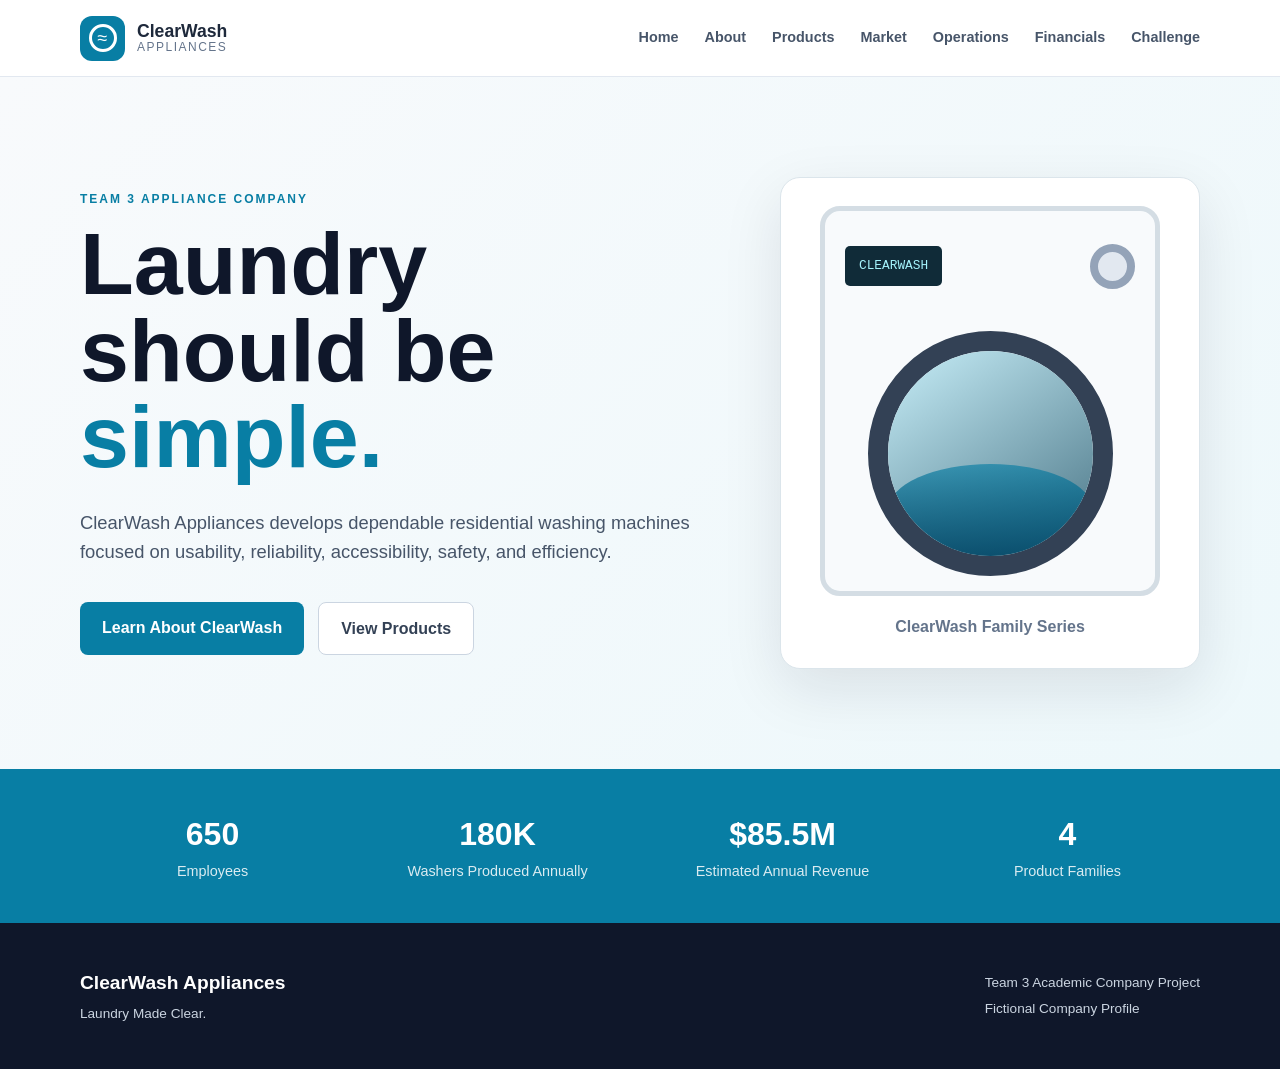
==== index.html @ 2646e3ee "template" ====
<!DOCTYPE html>
<html lang="en">

<head>
    <meta charset="UTF-8">
    <meta name="viewport" content="width=device-width, initial-scale=1.0">

    <title>ClearWash Appliances | Home</title>

    <link rel="stylesheet" href="./styles.css">
</head>

<body>

<header class="site-header">
    <div class="container nav-container">

        <a class="brand" href="index.html">

            <div class="logo">
                <div class="logo-door">
                    <div class="logo-water">≈</div>
                </div>
            </div>

            <div class="brand-text">
                <span class="brand-name">ClearWash</span>
                <span class="brand-subtitle">Appliances</span>
            </div>

        </a>

        <nav>
            <a href="index.html" class="active">Home</a>
            <a href="about.html">About</a>
            <a href="products.html">Products</a>
            <a href="market.html">Market</a>
            <a href="operations.html">Operations</a>
            <a href="financials.html">Financials</a>
            <a href="challenge.html">Challenge</a>
        </nav>

    </div>
</header>


<main>

    <section class="hero">

        <div class="container hero-grid">

            <div class="hero-content">

                <p class="eyebrow">
                    TEAM 3 APPLIANCE COMPANY
                </p>

                <h1>
                    Laundry should be
                    <span>simple.</span>
                </h1>

                <p class="hero-description">
                    ClearWash Appliances develops dependable residential
                    washing machines focused on usability, reliability,
                    accessibility, safety, and efficiency.
                </p>

                <div class="hero-buttons">

                    <a class="button primary-button"
                       href="about.html">
                        Learn About ClearWash
                    </a>

                    <a class="button secondary-button"
                       href="products.html">
                        View Products
                    </a>

                </div>

            </div>


            <div class="washer-card">

                <div class="washer">

                    <div class="washer-controls">

                        <div class="washer-screen">
                            CLEARWASH
                        </div>

                        <div class="washer-knob"></div>

                    </div>

                    <div class="washer-door">
                        <div class="washer-glass">
                            <div class="water-wave"></div>
                        </div>
                    </div>

                </div>

                <p>ClearWash Family Series</p>

            </div>

        </div>

    </section>


    <section class="stats">

        <div class="container stats-grid">

            <div class="stat">
                <h2>650</h2>
                <p>Employees</p>
            </div>

            <div class="stat">
                <h2>180K</h2>
                <p>Washers Produced Annually</p>
            </div>

            <div class="stat">
                <h2>$85.5M</h2>
                <p>Estimated Annual Revenue</p>
            </div>

            <div class="stat">
                <h2>4</h2>
                <p>Product Families</p>
            </div>

        </div>

    </section>

</main>


<footer>

    <div class="container footer-content">

        <div>
            <strong>ClearWash Appliances</strong>
            <p>Laundry Made Clear.</p>
        </div>

        <div>
            <p>Team 3 Academic Company Project</p>
            <p>Fictional Company Profile</p>
        </div>

    </div>

</footer>

</body>
</html>
---- styles.css ----
/* =========================
   GLOBAL
========================= */

* {
    box-sizing: border-box;
    margin: 0;
    padding: 0;
}

html {
    scroll-behavior: smooth;
}

body {
    font-family:
        Inter,
        Arial,
        Helvetica,
        sans-serif;

    background: #ffffff;
    color: #1e293b;
    line-height: 1.6;
}

.container {
    width: min(1120px, 90%);
    margin: auto;
}

a {
    color: inherit;
    text-decoration: none;
}



/* =========================
   HEADER
========================= */

.site-header {
    position: sticky;
    top: 0;
    z-index: 1000;

    background: rgba(255, 255, 255, 0.96);

    border-bottom: 1px solid #e2e8f0;
}

.nav-container {
    min-height: 76px;

    display: flex;
    align-items: center;
    justify-content: space-between;
}

.brand {
    display: flex;
    align-items: center;
    gap: 12px;
}

.logo {
    width: 45px;
    height: 45px;

    border-radius: 12px;

    background: #087ea4;

    display: flex;
    justify-content: center;
    align-items: center;
}

.logo-door {
    width: 28px;
    height: 28px;

    border: 3px solid white;
    border-radius: 50%;

    display: flex;
    justify-content: center;
    align-items: center;
}

.logo-water {
    color: white;
    font-size: 18px;
    line-height: 1;
}

.brand-text {
    display: flex;
    flex-direction: column;

    line-height: 1.05;
}

.brand-name {
    font-size: 1.1rem;
    font-weight: 800;
}

.brand-subtitle {
    font-size: 0.75rem;
    color: #64748b;
    letter-spacing: 1.5px;
    text-transform: uppercase;
}

nav {
    display: flex;
    gap: 26px;
}

nav a {
    font-size: 0.9rem;
    font-weight: 600;

    color: #475569;

    transition: 0.2s ease;
}

nav a:hover {
    color: #087ea4;
}



/* =========================
   HERO
========================= */

.hero {
    padding: 100px 0;

    background:
        linear-gradient(
            135deg,
            #f8fafc 0%,
            #edf8fb 100%
        );
}

.hero-grid {
    display: grid;

    grid-template-columns: 1.2fr 0.8fr;

    align-items: center;

    gap: 70px;
}

.eyebrow {
    margin-bottom: 12px;

    color: #087ea4;

    font-weight: 800;
    font-size: 0.75rem;

    letter-spacing: 2px;
}

.hero h1 {
    font-size: clamp(3rem, 7vw, 5.5rem);
    line-height: 0.98;

    color: #0f172a;

    max-width: 700px;
}

.hero h1 span {
    color: #087ea4;
}

.hero-description {
    margin-top: 28px;

    max-width: 650px;

    font-size: 1.15rem;
    color: #475569;
}

.hero-buttons {
    margin-top: 35px;

    display: flex;
    gap: 14px;
    flex-wrap: wrap;
}

.button {
    padding: 13px 22px;

    border-radius: 8px;

    font-weight: 700;

    display: inline-block;
}

.primary-button {
    background: #087ea4;
    color: white;
}

.primary-button:hover {
    background: #066888;
}

.secondary-button {
    border: 1px solid #cbd5e1;
    background: white;

    color: #334155;
}

.secondary-button:hover {
    border-color: #087ea4;
}



/* =========================
   WASHER ART
========================= */

.washer-card {
    text-align: center;

    padding: 28px;

    background: white;

    border: 1px solid #dbe5eb;
    border-radius: 20px;

    box-shadow: 0 20px 60px rgba(15, 23, 42, 0.1);
}

.washer {
    max-width: 340px;
    height: 390px;

    margin: auto;

    background: #f8fafc;

    border: 5px solid #d4dde4;
    border-radius: 20px;

    padding: 20px;
}

.washer-controls {
    height: 70px;

    display: flex;
    align-items: center;
    justify-content: space-between;
}

.washer-screen {
    padding: 10px 14px;

    background: #102b38;
    color: #a5f3fc;

    border-radius: 5px;

    font-family: monospace;
    font-size: 0.8rem;
}

.washer-knob {
    width: 45px;
    height: 45px;

    border-radius: 50%;

    border: 8px solid #94a3b8;

    background: #e2e8f0;
}

.washer-door {
    width: 245px;
    height: 245px;

    margin: 30px auto;

    border-radius: 50%;

    border: 20px solid #334155;

    display: flex;
    align-items: center;
    justify-content: center;
}

.washer-glass {
    width: 100%;
    height: 100%;

    border-radius: 50%;

    background:
        linear-gradient(
            145deg,
            #c7eef8,
            #497485
        );

    display: flex;
    align-items: flex-end;

    overflow: hidden;
}

.water-wave {
    width: 100%;
    height: 45%;

    background:
        linear-gradient(
            180deg,
            rgba(8,126,164,0.65),
            rgba(2,73,105,0.9)
        );

    border-radius: 50% 50% 0 0;
}

.washer-card > p {
    margin-top: 18px;

    color: #64748b;

    font-weight: 600;
}



/* =========================
   STATS
========================= */

.stats {
    padding: 40px 0;

    background: #087ea4;

    color: white;
}

.stats-grid {
    display: grid;

    grid-template-columns: repeat(4, 1fr);

    text-align: center;

    gap: 20px;
}

.stat h2 {
    font-size: 2rem;
}

.stat p {
    opacity: 0.85;

    font-size: 0.9rem;
}



/* =========================
   GENERAL SECTIONS
========================= */

.section {
    padding: 95px 0;
}

.light-section {
    background: #f8fafc;
}

.dark-section {
    background: #111827;

    color: #e5e7eb;
}

.section-heading {
    margin-bottom: 45px;
}

.section-heading h2 {
    color: #0f172a;

    font-size: clamp(2rem, 4vw, 3.3rem);

    line-height: 1.1;
}

.dark-section .section-heading h2 {
    color: white;
}

.centered {
    max-width: 750px;

    margin-left: auto;
    margin-right: auto;

    text-align: center;
}

.centered p:last-child {
    margin-top: 15px;

    color: #64748b;
}

.section-intro {
    max-width: 780px;

    margin-bottom: 40px;

    color: #64748b;
}

.two-column {
    display: grid;

    grid-template-columns: 1fr 1fr;

    gap: 60px;
}

.two-column p {
    margin-bottom: 20px;
}



/* =========================
   ABOUT
========================= */

.highlight-card {
    padding: 36px;

    background: #f0f9fc;

    border-left: 5px solid #087ea4;

    border-radius: 8px;
}

.highlight-card h3 {
    margin-bottom: 10px;
}

.highlight-card h3:not(:first-child) {
    margin-top: 30px;
}

.tag-list {
    display: flex;
    flex-wrap: wrap;

    gap: 8px;
}

.tag-list span {
    padding: 7px 11px;

    background: white;

    border: 1px solid #d5e5ea;
    border-radius: 30px;

    font-size: 0.85rem;
}



/* =========================
   PRODUCTS
========================= */

.product-grid {
    display: grid;

    grid-template-columns: repeat(4, 1fr);

    gap: 20px;
}

.product-card {
    padding: 28px;

    background: white;

    border: 1px solid #e2e8f0;
    border-radius: 12px;

    transition: 0.2s ease;
}

.product-card:hover {
    transform: translateY(-5px);

    box-shadow: 0 15px 30px rgba(15, 23, 42, 0.08);
}

.product-icon {
    width: 48px;
    height: 48px;

    margin-bottom: 22px;

    border-radius: 10px;

    background: #e3f5fa;
    color: #087ea4;

    font-weight: 900;

    display: flex;
    align-items: center;
    justify-content: center;
}

.product-card h3 {
    margin-bottom: 12px;
}

.product-card p {
    color: #64748b;

    font-size: 0.93rem;
}

.product-level {
    display: inline-block;

    margin-top: 20px;

    font-size: 0.75rem;
    font-weight: 700;

    color: #087ea4;

    text-transform: uppercase;

    letter-spacing: 1px;
}



/* =========================
   FEATURES
========================= */

.feature-grid {
    display: grid;

    grid-template-columns: repeat(4, 1fr);

    gap: 25px;
}

.feature {
    border-top: 3px solid #087ea4;

    padding-top: 20px;
}

.feature h3 {
    margin-bottom: 10px;
}

.feature p {
    color: #64748b;

    font-size: 0.92rem;
}



/* =========================
   MARKET
========================= */

.light-eyebrow {
    color: #67e8f9;
}

.market-position {
    padding: 35px;

    background: #1f2937;

    border-radius: 12px;

    border: 1px solid #374151;
}

.small-label {
    color: #67e8f9;

    font-size: 0.7rem;

    font-weight: 800;

    letter-spacing: 2px;
}

.market-position h3 {
    margin: 10px 0 18px;

    font-size: 1.6rem;
}

.competitors {
    margin-top: 60px;
}

.competitors h3 {
    margin-bottom: 22px;
}

.competitor-grid {
    display: grid;

    grid-template-columns: repeat(4, 1fr);

    gap: 16px;
}

.competitor-grid div {
    padding: 22px;

    background: #1f2937;

    border-radius: 9px;
}

.competitor-grid strong {
    display: block;

    color: white;

    margin-bottom: 5px;
}

.competitor-grid span {
    color: #9ca3af;

    font-size: 0.85rem;
}



/* =========================
   ACCESSIBILITY
========================= */

.accessibility-grid {
    display: grid;

    grid-template-columns: repeat(4, 1fr);

    gap: 20px;
}

.accessibility-card {
    padding: 30px;

    border: 1px solid #e2e8f0;
    border-radius: 10px;
}

.accessibility-card .number {
    color: #087ea4;

    font-weight: 900;

    font-size: 0.8rem;
}

.accessibility-card h3 {
    margin: 10px 0;
}

.accessibility-card p {
    color: #64748b;

    font-size: 0.9rem;
}



/* =========================
   OPERATIONS
========================= */

.operations-list {
    border-top: 1px solid #cbd5e1;
}

.operation {
    display: grid;

    grid-template-columns: 70px 1fr;

    padding: 25px 0;

    border-bottom: 1px solid #cbd5e1;
}

.operation > span {
    color: #087ea4;

    font-weight: 900;
}

.operation p {
    margin-top: 6px;

    color: #64748b;
}



/* =========================
   FINANCIALS
========================= */

.financial-card {
    max-width: 800px;

    margin: auto;

    border: 1px solid #e2e8f0;
    border-radius: 12px;

    overflow: hidden;
}

.financial-row {
    display: flex;
    justify-content: space-between;

    padding: 20px 25px;

    border-bottom: 1px solid #e2e8f0;
}

.financial-row:last-child {
    border-bottom: none;
}

.financial-row:nth-child(even) {
    background: #f8fafc;
}

.disclaimer {
    max-width: 800px;

    margin: 18px auto 0;

    font-size: 0.8rem;

    color: #94a3b8;
}



/* =========================
   FACTS
========================= */

.fact-grid {
    display: grid;

    grid-template-columns: repeat(2, 1fr);

    gap: 18px;
}

.fact {
    padding: 30px;

    background: white;

    border: 1px solid #e2e8f0;
    border-radius: 10px;

    display: grid;

    grid-template-columns: 50px 1fr;

    gap: 12px;
}

.fact span {
    font-weight: 900;

    color: #087ea4;
}



/* =========================
   CHALLENGE
========================= */

.challenge-section {
    padding: 110px 0;

    background:
        linear-gradient(
            135deg,
            #0b3445,
            #087ea4
        );

    color: white;
}

.challenge-content {
    max-width: 900px;
}

.challenge-content h2 {
    font-size: clamp(2.5rem, 5vw, 4.5rem);

    line-height: 1.05;

    margin-bottom: 35px;
}

.challenge-content > p:not(.eyebrow) {
    margin-top: 20px;

    font-size: 1.05rem;

    max-width: 800px;

    opacity: 0.9;
}



/* =========================
   SOURCES
========================= */

.sources {
    background: white;
}

.sources ul {
    margin-top: 20px;
    margin-left: 24px;
}

.sources li {
    margin-bottom: 12px;
}



/* =========================
   FOOTER
========================= */

footer {
    padding: 45px 0;

    background: #0f172a;

    color: #cbd5e1;
}

.footer-content {
    display: flex;

    justify-content: space-between;

    gap: 30px;
}

footer strong {
    color: white;

    font-size: 1.2rem;
}

footer p {
    margin-top: 4px;

    font-size: 0.85rem;
}



/* =========================
   TABLET
========================= */

@media (max-width: 900px) {

    nav {
        display: none;
    }

    .hero-grid {
        grid-template-columns: 1fr;
    }

    .hero-content {
        text-align: center;
    }

    .hero-description {
        margin-left: auto;
        margin-right: auto;
    }

    .hero-buttons {
        justify-content: center;
    }

    .washer-card {
        max-width: 430px;
        margin: auto;
        width: 100%;
    }

    .stats-grid {
        grid-template-columns: repeat(2, 1fr);
    }

    .two-column {
        grid-template-columns: 1fr;
    }

    .product-grid,
    .feature-grid,
    .accessibility-grid,
    .competitor-grid {
        grid-template-columns: repeat(2, 1fr);
    }

}



/* =========================
   MOBILE
========================= */

@media (max-width: 600px) {

    .hero {
        padding: 70px 0;
    }

    .section {
        padding: 70px 0;
    }

    .stats-grid,
    .product-grid,
    .feature-grid,
    .accessibility-grid,
    .competitor-grid,
    .fact-grid {
        grid-template-columns: 1fr;
    }

    .washer {
        height: 350px;
    }

    .washer-door {
        width: 210px;
        height: 210px;
    }

    .financial-row {
        flex-direction: column;

        gap: 5px;
    }

    .footer-content {
        flex-direction: column;
    }

    /* =========================
   MULTI-PAGE WEBSITE
========================= */

nav a.active {
    color: #087ea4;
    font-weight: 800;
}

nav a.active::after {
    content: "";
    display: block;

    height: 2px;
    width: 100%;

    margin-top: 5px;

    background: #087ea4;
}

.page-header {
    padding: 90px 0 65px;

    background:
        linear-gradient(
            135deg,
            #f8fafc,
            #edf8fb
        );
}

.page-header h1 {
    font-size: clamp(2.7rem, 6vw, 4.5rem);

    line-height: 1.05;

    color: #0f172a;

    margin-bottom: 18px;
}

.page-header > .container > p:last-child {
    max-width: 700px;

    font-size: 1.05rem;

    color: #64748b;
}

}
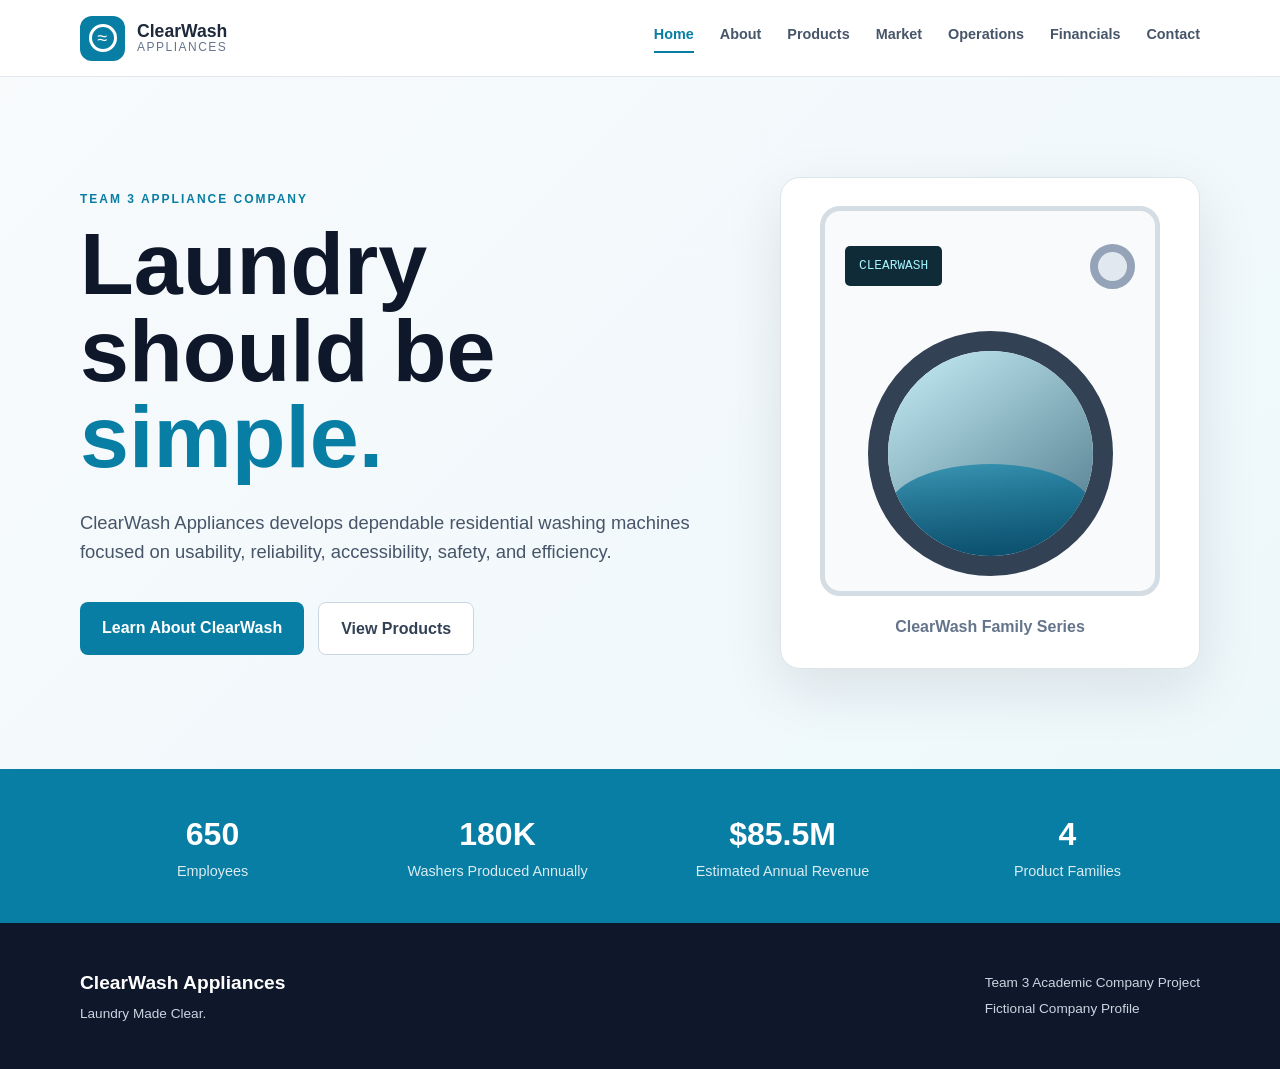
==== commit f1ebbd7f: "Contact" ====
--- a/index.html
+++ b/index.html
@@ -37,7 +37,7 @@
             <a href="market.html">Market</a>
             <a href="operations.html">Operations</a>
             <a href="financials.html">Financials</a>
-            <a href="challenge.html">Challenge</a>
+            <a href="contact.html">Contact</a>
         </nav>
 
     </div>
--- a/styles.css
+++ b/styles.css
@@ -1007,15 +1007,16 @@
 
     .financial-row {
         flex-direction: column;
-
         gap: 5px;
     }
 
     .footer-content {
         flex-direction: column;
     }
-
-    /* =========================
+}
+
+
+/* =========================
    MULTI-PAGE WEBSITE
 ========================= */
 
@@ -1065,4 +1066,137 @@
     color: #64748b;
 }
 
+
+/* =========================
+   CONTACT PAGE
+========================= */
+
+.contact-grid {
+    display: grid;
+
+    grid-template-columns: repeat(2, 1fr);
+
+    gap: 24px;
+
+    margin-top: 30px;
+}
+
+.contact-card {
+    background: #ffffff;
+
+    border: 1px solid #e2e8f0;
+    border-radius: 12px;
+
+    padding: 28px;
+
+    box-shadow: 0 8px 24px rgba(15, 23, 42, 0.06);
+}
+
+.contact-label {
+    display: block;
+
+    margin-bottom: 10px;
+
+    color: #087ea4;
+
+    font-size: 0.75rem;
+    font-weight: 800;
+
+    letter-spacing: 1.5px;
+}
+
+.contact-card h3 {
+    margin-bottom: 14px;
+
+    color: #0f172a;
+
+    font-size: 1.2rem;
+}
+
+.contact-card p {
+    margin-bottom: 8px;
+
+    color: #64748b;
+}
+
+
+/* =========================
+   CONTACT FORM
+========================= */
+
+.contact-form {
+    background: #ffffff;
+
+    padding: 32px;
+
+    border: 1px solid #e2e8f0;
+    border-radius: 12px;
+
+    box-shadow: 0 8px 24px rgba(15, 23, 42, 0.06);
+}
+
+.form-group {
+    margin-bottom: 20px;
+}
+
+.form-group label {
+    display: block;
+
+    margin-bottom: 7px;
+
+    font-weight: 700;
+
+    color: #334155;
+}
+
+.form-group input,
+.form-group select,
+.form-group textarea {
+    width: 100%;
+
+    padding: 12px 14px;
+
+    border: 1px solid #cbd5e1;
+    border-radius: 8px;
+
+    font-family: inherit;
+    font-size: 1rem;
+
+    color: #1e293b;
+
+    background: #ffffff;
+}
+
+.form-group textarea {
+    resize: vertical;
+}
+
+.form-group input:focus,
+.form-group select:focus,
+.form-group textarea:focus {
+    outline: none;
+
+    border-color: #087ea4;
+
+    box-shadow: 0 0 0 3px rgba(8, 126, 164, 0.12);
+}
+
+.form-note {
+    margin-top: 12px;
+
+    color: #94a3b8;
+
+    font-size: 0.8rem;
+}
+
+
+/* =========================
+   CONTACT RESPONSIVE
+========================= */
+
+@media (max-width: 800px) {
+
+    .contact-grid {
+        grid-template-columns: 1fr;
+    }
 }
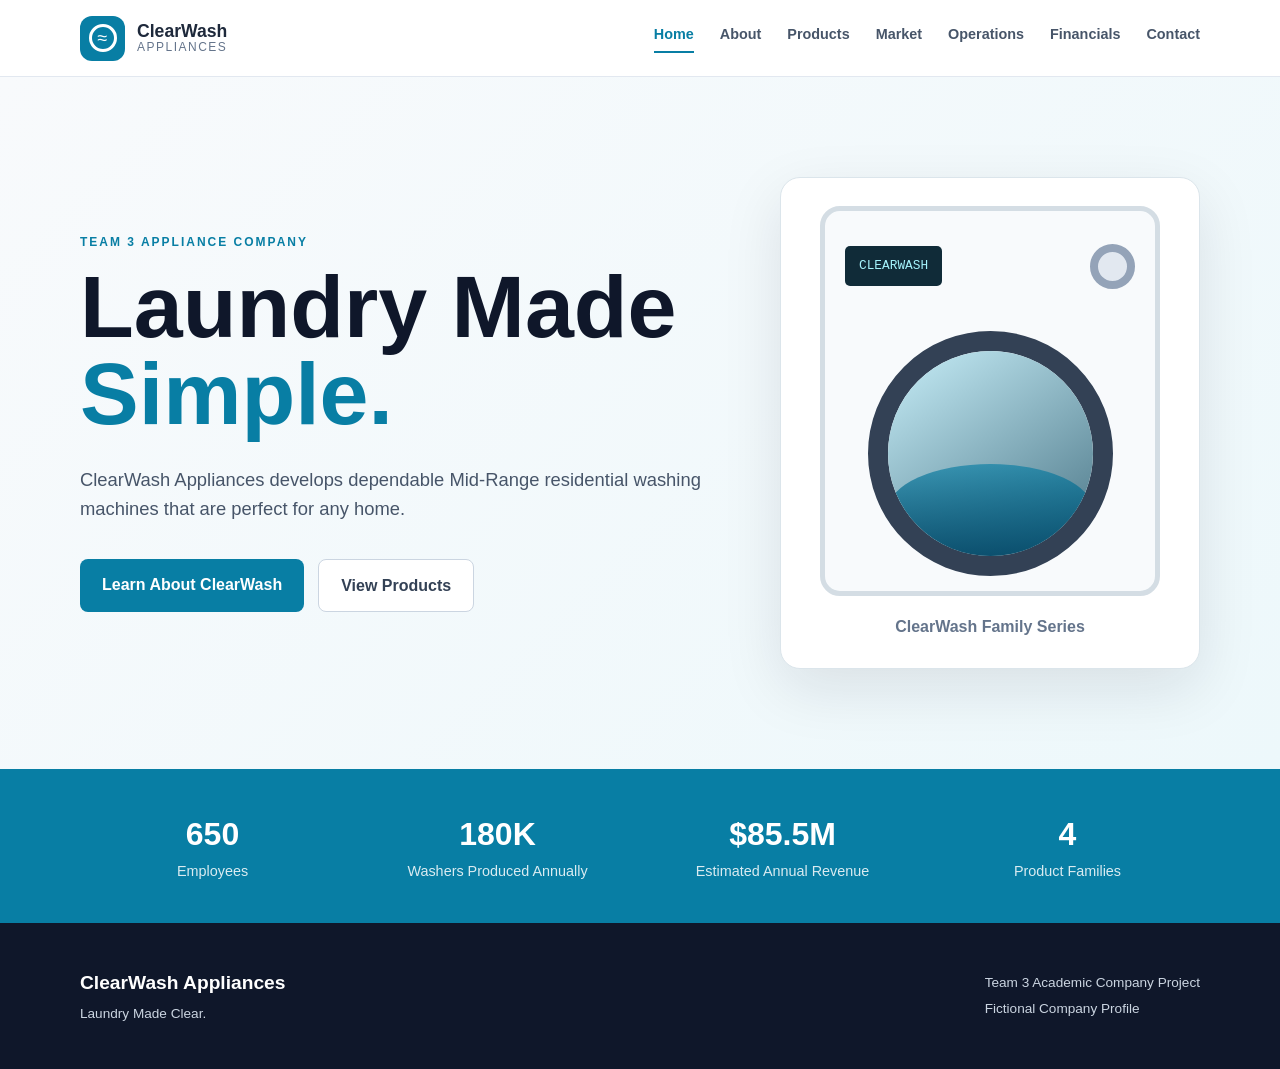
==== commit 98962995: "Update ClearWash website" ====
--- a/index.html
+++ b/index.html
@@ -57,14 +57,13 @@
                 </p>
 
                 <h1>
-                    Laundry should be
-                    <span>simple.</span>
+                    Laundry Made
+                    <span>Simple.</span>
                 </h1>
 
                 <p class="hero-description">
-                    ClearWash Appliances develops dependable residential
-                    washing machines focused on usability, reliability,
-                    accessibility, safety, and efficiency.
+                    ClearWash Appliances develops dependable Mid-Range residential
+                    washing machines that are perfect for any home.
                 </p>
 
                 <div class="hero-buttons">
--- a/styles.css
+++ b/styles.css
@@ -500,25 +500,29 @@
 
 
 /* =========================
-   PRODUCTS
+   PRODUCT CARDS
 ========================= */
 
 .product-grid {
     display: grid;
-
     grid-template-columns: repeat(4, 1fr);
-
     gap: 20px;
+    align-items: stretch;
 }
 
 .product-card {
     padding: 28px;
 
-    background: white;
+    background: #ffffff;
 
     border: 1px solid #e2e8f0;
     border-radius: 12px;
 
+    display: flex;
+    flex-direction: column;
+
+    min-height: 470px;
+
     transition: 0.2s ease;
 }
 
@@ -528,49 +532,181 @@
     box-shadow: 0 15px 30px rgba(15, 23, 42, 0.08);
 }
 
-.product-icon {
-    width: 48px;
-    height: 48px;
-
-    margin-bottom: 22px;
-
-    border-radius: 10px;
-
-    background: #e3f5fa;
+.product-card h3 {
+    margin-bottom: 14px;
+
+    font-size: 1.15rem;
+    line-height: 1.3;
+
+    color: #0f172a;
+}
+
+.product-card > p {
+    min-height: 96px;
+
+    margin-bottom: 18px;
+
+    color: #64748b;
+
+    font-size: 0.93rem;
+    line-height: 1.55;
+}
+
+
+/* =========================
+   PRODUCT FEATURE LIST
+========================= */
+
+.product-card ul {
+    margin: 0;
+    padding: 0;
+
+    list-style: none;
+
+    flex-grow: 1;
+}
+
+.product-card li {
+    position: relative;
+
+    padding-left: 22px;
+    margin-bottom: 10px;
+
+    color: #475569;
+
+    font-size: 0.93rem;
+    line-height: 1.45;
+}
+
+.product-card li::before {
+    content: "✓";
+
+    position: absolute;
+    left: 0;
+    top: 0;
+
     color: #087ea4;
 
-    font-weight: 900;
-
-    display: flex;
-    align-items: center;
-    justify-content: center;
+    font-weight: 800;
+}
+
+.product-card li:last-child {
+    margin-bottom: 0;
+}
+
+
+
+/* =========================
+   PRODUCT LEVEL
+========================= */
+
+.product-level {
+    display: block;
+
+    margin-top: 24px;
+    padding-top: 16px;
+
+    border-top: 1px solid #e2e8f0;
+
+    color: #087ea4;
+
+    font-size: 0.75rem;
+    font-weight: 800;
+
+    text-transform: uppercase;
+    letter-spacing: 1px;
+}
+
+.product-grid {
+    display: grid;
+    grid-template-columns: repeat(4, 1fr);
+    gap: 20px;
+    align-items: stretch;
+}
+
+.product-card {
+    padding: 28px;
+
+    background: #ffffff;
+
+    border: 1px solid #e2e8f0;
+    border-radius: 12px;
+
+    display: flex;
+    flex-direction: column;
+
+    min-height: 470px;
 }
 
 .product-card h3 {
-    margin-bottom: 12px;
-}
-
-.product-card p {
+    margin-bottom: 14px;
+
+    font-size: 1.15rem;
+    line-height: 1.3;
+
+    color: #0f172a;
+}
+
+.product-card > p {
+    min-height: 96px;
+
+    margin-bottom: 18px;
+
     color: #64748b;
 
     font-size: 0.93rem;
+    line-height: 1.55;
+}
+
+.product-card ul {
+    margin: 0;
+    padding: 0;
+
+    list-style: none;
+
+    flex-grow: 1;
+}
+
+.product-card li {
+    position: relative;
+
+    padding-left: 22px;
+    margin-bottom: 10px;
+
+    color: #475569;
+
+    font-size: 0.93rem;
+    line-height: 1.45;
+}
+
+.product-card li::before {
+    content: "✓";
+
+    position: absolute;
+    left: 0;
+    top: 0;
+
+    color: #087ea4;
+
+    font-weight: 800;
 }
 
 .product-level {
-    display: inline-block;
-
-    margin-top: 20px;
+    display: block;
+
+    margin-top: 24px;
+    padding-top: 16px;
+
+    border-top: 1px solid #e2e8f0;
+
+    color: #087ea4;
 
     font-size: 0.75rem;
-    font-weight: 700;
-
-    color: #087ea4;
+    font-weight: 800;
 
     text-transform: uppercase;
-
     letter-spacing: 1px;
 }
-
 
 
 /* =========================
@@ -619,6 +755,23 @@
     border-radius: 12px;
 
     border: 1px solid #374151;
+}
+.market-position {
+    padding: 35px;
+    background: #1f2937;
+    border-radius: 12px;
+    border: 1px solid #374151;
+    color: #e5e7eb;
+}
+
+.market-position h3 {
+    margin: 10px 0 18px;
+    font-size: 1.6rem;
+    color: white;
+}
+
+.market-position p {
+    color: #d1d5db;
 }
 
 .small-label {
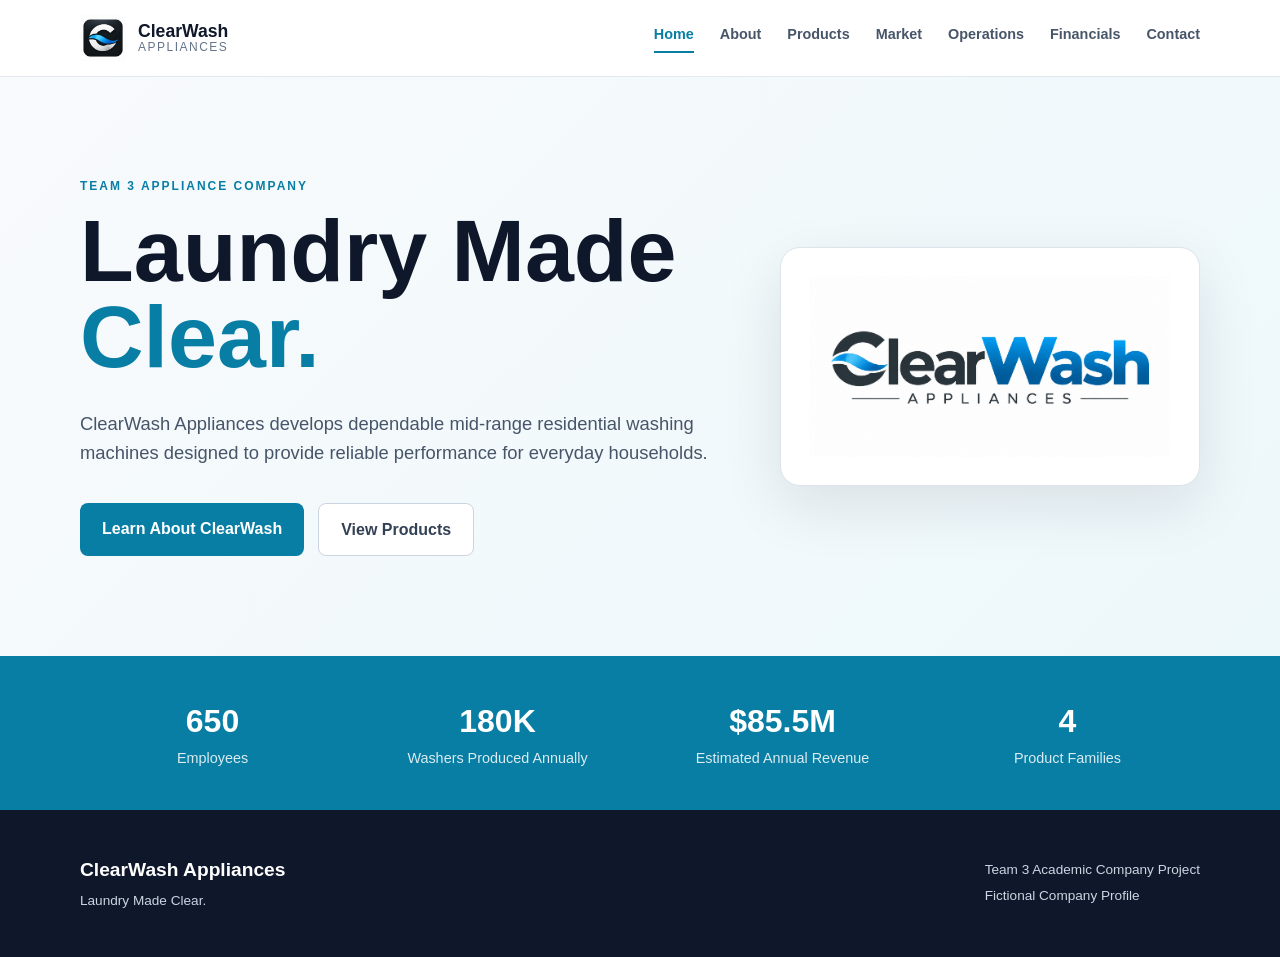
==== commit 5a36b85b: "Update ClearWash website" ====
--- a/index.html
+++ b/index.html
@@ -13,22 +13,23 @@
 <body>
 
 <header class="site-header">
+
     <div class="container nav-container">
 
         <a class="brand" href="index.html">
 
-            <div class="logo">
-                <div class="logo-door">
-                    <div class="logo-water">≈</div>
-                </div>
-            </div>
-
-            <div class="brand-text">
-                <span class="brand-name">ClearWash</span>
-                <span class="brand-subtitle">Appliances</span>
-            </div>
-
-        </a>
+    <img
+        class="brand-logo"
+        src="./ClearWashLogo.png"
+        alt="ClearWash Appliances logo"
+    >
+
+    <div class="brand-text">
+        <span class="brand-name">ClearWash</span>
+        <span class="brand-subtitle">Appliances</span>
+    </div>
+
+</a>
 
         <nav>
             <a href="index.html" class="active">Home</a>
@@ -41,11 +42,13 @@
         </nav>
 
     </div>
+
 </header>
 
 
 <main>
 
+    <!-- HERO -->
     <section class="hero">
 
         <div class="container hero-grid">
@@ -58,23 +61,28 @@
 
                 <h1>
                     Laundry Made
-                    <span>Simple.</span>
+                    <span>Clear.</span>
                 </h1>
 
                 <p class="hero-description">
-                    ClearWash Appliances develops dependable Mid-Range residential
-                    washing machines that are perfect for any home.
+                    ClearWash Appliances develops dependable mid-range
+                    residential washing machines designed to provide
+                    reliable performance for everyday households.
                 </p>
 
                 <div class="hero-buttons">
 
-                    <a class="button primary-button"
-                       href="about.html">
+                    <a
+                        class="button primary-button"
+                        href="about.html"
+                    >
                         Learn About ClearWash
                     </a>
 
-                    <a class="button secondary-button"
-                       href="products.html">
+                    <a
+                        class="button secondary-button"
+                        href="products.html"
+                    >
                         View Products
                     </a>
 
@@ -83,29 +91,15 @@
             </div>
 
 
+            <!-- PRODUCT IMAGE -->
             <div class="washer-card">
 
-                <div class="washer">
-
-                    <div class="washer-controls">
-
-                        <div class="washer-screen">
-                            CLEARWASH
-                        </div>
-
-                        <div class="washer-knob"></div>
-
-                    </div>
-
-                    <div class="washer-door">
-                        <div class="washer-glass">
-                            <div class="water-wave"></div>
-                        </div>
-                    </div>
-
-                </div>
-
-                <p>ClearWash Family Series</p>
+                <img
+                    class="washer-thumbnail"
+                    src="./ClearWashThumb.png"
+                    alt="ClearWash washing machine"
+                >
+
 
             </div>
 
@@ -114,28 +108,60 @@
     </section>
 
 
+    <!-- COMPANY STATS -->
     <section class="stats">
 
         <div class="container stats-grid">
 
             <div class="stat">
-                <h2>650</h2>
-                <p>Employees</p>
-            </div>
-
-            <div class="stat">
-                <h2>180K</h2>
-                <p>Washers Produced Annually</p>
-            </div>
-
-            <div class="stat">
-                <h2>$85.5M</h2>
-                <p>Estimated Annual Revenue</p>
-            </div>
-
-            <div class="stat">
-                <h2>4</h2>
-                <p>Product Families</p>
+
+                <h2>
+                    650
+                </h2>
+
+                <p>
+                    Employees
+                </p>
+
+            </div>
+
+
+            <div class="stat">
+
+                <h2>
+                    180K
+                </h2>
+
+                <p>
+                    Washers Produced Annually
+                </p>
+
+            </div>
+
+
+            <div class="stat">
+
+                <h2>
+                    $85.5M
+                </h2>
+
+                <p>
+                    Estimated Annual Revenue
+                </p>
+
+            </div>
+
+
+            <div class="stat">
+
+                <h2>
+                    4
+                </h2>
+
+                <p>
+                    Product Families
+                </p>
+
             </div>
 
         </div>
@@ -150,13 +176,28 @@
     <div class="container footer-content">
 
         <div>
-            <strong>ClearWash Appliances</strong>
-            <p>Laundry Made Clear.</p>
-        </div>
+
+            <strong>
+                ClearWash Appliances
+            </strong>
+
+            <p>
+                Laundry Made Clear.
+            </p>
+
+        </div>
+
 
         <div>
-            <p>Team 3 Academic Company Project</p>
-            <p>Fictional Company Profile</p>
+
+            <p>
+                Team 3 Academic Company Project
+            </p>
+
+            <p>
+                Fictional Company Profile
+            </p>
+
         </div>
 
     </div>
@@ -164,4 +205,5 @@
 </footer>
 
 </body>
+
 </html>
--- a/styles.css
+++ b/styles.css
@@ -499,89 +499,163 @@
 
 
 
-/* =========================
+/* =========================================================
+   PRODUCTS PAGE
+========================================================= */
+
+.products-page .container {
+    width: min(1280px, 92%);
+}
+
+
+/* =========================================================
+   PRODUCTS PAGE HEADER
+========================================================= */
+
+.products-page .page-header {
+    padding: 90px 0 70px;
+
+    background:
+        linear-gradient(
+            135deg,
+            #f8fafc,
+            #edf8fb
+        );
+}
+
+.products-page .page-header h1 {
+    max-width: 900px;
+
+    margin-bottom: 18px;
+
+    color: #0f172a;
+
+    font-size: clamp(3rem, 5vw, 4.8rem);
+    line-height: 1.05;
+}
+
+.products-page .page-header > .container > p:last-child {
+    max-width: 700px;
+
+    color: #64748b;
+
+    font-size: 1.05rem;
+}
+
+
+/* =========================================================
+   PRODUCT GRID
+========================================================= */
+
+.products-page .product-grid {
+    display: grid;
+
+    grid-template-columns: repeat(4, minmax(0, 1fr));
+
+    gap: 26px;
+
+    align-items: stretch;
+}
+
+
+/* =========================================================
    PRODUCT CARDS
-========================= */
-
-.product-grid {
-    display: grid;
-    grid-template-columns: repeat(4, 1fr);
-    gap: 20px;
-    align-items: stretch;
-}
-
-.product-card {
-    padding: 28px;
+========================================================= */
+
+.products-page .product-card {
+    display: flex;
+    flex-direction: column;
+
+    min-height: 520px;
+
+    padding: 32px;
 
     background: #ffffff;
 
-    border: 1px solid #e2e8f0;
-    border-radius: 12px;
-
-    display: flex;
-    flex-direction: column;
-
-    min-height: 470px;
-
-    transition: 0.2s ease;
-}
-
-.product-card:hover {
+    border: 1px solid #dbe5eb;
+    border-radius: 14px;
+
+    box-shadow: 0 8px 24px rgba(15, 23, 42, 0.04);
+
+    transition:
+        transform 0.2s ease,
+        box-shadow 0.2s ease,
+        border-color 0.2s ease;
+}
+
+.products-page .product-card:hover {
     transform: translateY(-5px);
 
-    box-shadow: 0 15px 30px rgba(15, 23, 42, 0.08);
-}
-
-.product-card h3 {
+    border-color: #b9d8e2;
+
+    box-shadow: 0 18px 35px rgba(15, 23, 42, 0.08);
+}
+
+
+/* =========================================================
+   PRODUCT CARD TITLES
+========================================================= */
+
+.products-page .product-card h3 {
+    min-height: 56px;
+
     margin-bottom: 14px;
 
-    font-size: 1.15rem;
+    color: #0f172a;
+
+    font-size: 1.25rem;
     line-height: 1.3;
-
-    color: #0f172a;
-}
-
-.product-card > p {
-    min-height: 96px;
-
-    margin-bottom: 18px;
+}
+
+
+/* =========================================================
+   PRODUCT DESCRIPTIONS
+========================================================= */
+
+.products-page .product-card > p {
+    min-height: 110px;
+
+    margin-bottom: 22px;
 
     color: #64748b;
 
-    font-size: 0.93rem;
-    line-height: 1.55;
-}
-
-
-/* =========================
-   PRODUCT FEATURE LIST
-========================= */
-
-.product-card ul {
+    font-size: 1rem;
+    line-height: 1.6;
+}
+
+
+/* =========================================================
+   PRODUCT FEATURE LISTS
+========================================================= */
+
+.products-page .product-card ul {
+    flex-grow: 1;
+
     margin: 0;
+
     padding: 0;
 
     list-style: none;
-
-    flex-grow: 1;
-}
-
-.product-card li {
+}
+
+.products-page .product-card li {
     position: relative;
 
-    padding-left: 22px;
-    margin-bottom: 10px;
+    margin-bottom: 12px;
+
+    padding-left: 25px;
 
     color: #475569;
 
-    font-size: 0.93rem;
-    line-height: 1.45;
-}
-
-.product-card li::before {
+    font-size: 0.98rem;
+    line-height: 1.5;
+}
+
+.products-page .product-card li::before {
     content: "✓";
 
     position: absolute;
+
     left: 0;
     top: 0;
 
@@ -590,122 +664,156 @@
     font-weight: 800;
 }
 
-.product-card li:last-child {
+.products-page .product-card li:last-child {
     margin-bottom: 0;
 }
 
 
-
-/* =========================
+/* =========================================================
    PRODUCT LEVEL
-========================= */
-
-.product-level {
+========================================================= */
+
+.products-page .product-level {
     display: block;
 
-    margin-top: 24px;
-    padding-top: 16px;
+    margin-top: 28px;
+
+    padding-top: 18px;
 
     border-top: 1px solid #e2e8f0;
 
     color: #087ea4;
 
-    font-size: 0.75rem;
+    font-size: 0.78rem;
     font-weight: 800;
 
+    letter-spacing: 1.2px;
+
     text-transform: uppercase;
-    letter-spacing: 1px;
-}
-
-.product-grid {
+}
+
+
+/* =========================================================
+   PRODUCT TECHNOLOGY SECTION
+========================================================= */
+
+.products-page .section-heading {
+    margin-bottom: 45px;
+}
+
+.products-page .section-heading h2 {
+    color: #0f172a;
+
+    font-size: clamp(2.4rem, 4vw, 3.5rem);
+
+    line-height: 1.1;
+}
+
+
+/* =========================================================
+   TECHNOLOGY FEATURE GRID
+========================================================= */
+
+.products-page .feature-grid {
     display: grid;
-    grid-template-columns: repeat(4, 1fr);
-    gap: 20px;
-    align-items: stretch;
-}
-
-.product-card {
-    padding: 28px;
+
+    grid-template-columns: repeat(3, minmax(0, 1fr));
+
+    gap: 26px;
+}
+
+.products-page .feature {
+    min-height: 175px;
+
+    padding: 26px;
 
     background: #ffffff;
 
     border: 1px solid #e2e8f0;
-    border-radius: 12px;
-
-    display: flex;
-    flex-direction: column;
-
-    min-height: 470px;
-}
-
-.product-card h3 {
-    margin-bottom: 14px;
+    border-top: 4px solid #087ea4;
+    border-radius: 10px;
+
+    box-shadow: 0 6px 18px rgba(15, 23, 42, 0.035);
+}
+
+.products-page .feature h3 {
+    margin-bottom: 12px;
+
+    color: #0f172a;
 
     font-size: 1.15rem;
-    line-height: 1.3;
-
-    color: #0f172a;
-}
-
-.product-card > p {
-    min-height: 96px;
-
-    margin-bottom: 18px;
-
+    line-height: 1.35;
+}
+
+.products-page .feature p {
     color: #64748b;
 
-    font-size: 0.93rem;
-    line-height: 1.55;
-}
-
-.product-card ul {
-    margin: 0;
-    padding: 0;
-
-    list-style: none;
-
-    flex-grow: 1;
-}
-
-.product-card li {
-    position: relative;
-
-    padding-left: 22px;
-    margin-bottom: 10px;
-
-    color: #475569;
-
-    font-size: 0.93rem;
-    line-height: 1.45;
-}
-
-.product-card li::before {
-    content: "✓";
-
-    position: absolute;
-    left: 0;
-    top: 0;
-
-    color: #087ea4;
-
-    font-weight: 800;
-}
-
-.product-level {
-    display: block;
-
-    margin-top: 24px;
-    padding-top: 16px;
-
-    border-top: 1px solid #e2e8f0;
-
-    color: #087ea4;
-
-    font-size: 0.75rem;
-    font-weight: 800;
-
-    text-transform: uppercase;
-    letter-spacing: 1px;
+    font-size: 0.96rem;
+    line-height: 1.6;
+}
+
+
+/* =========================================================
+   TABLET
+========================================================= */
+
+@media (max-width: 1050px) {
+
+    .products-page .product-grid {
+        grid-template-columns: repeat(2, minmax(0, 1fr));
+    }
+
+    .products-page .feature-grid {
+        grid-template-columns: repeat(2, minmax(0, 1fr));
+    }
+
+    .products-page .product-card {
+        min-height: 490px;
+    }
+
+}
+
+
+/* =========================================================
+   MOBILE
+========================================================= */
+
+@media (max-width: 650px) {
+
+    .products-page .container {
+        width: min(92%, 600px);
+    }
+
+    .products-page .page-header {
+        padding: 70px 0 55px;
+    }
+
+    .products-page .product-grid {
+        grid-template-columns: 1fr;
+    }
+
+    .products-page .feature-grid {
+        grid-template-columns: 1fr;
+    }
+
+    .products-page .product-card {
+        min-height: auto;
+
+        padding: 26px;
+    }
+
+    .products-page .product-card h3 {
+        min-height: auto;
+    }
+
+    .products-page .product-card > p {
+        min-height: auto;
+    }
+
+    .products-page .feature {
+        min-height: auto;
+    }
+
 }
 
 
@@ -1352,4 +1460,123 @@
     .contact-grid {
         grid-template-columns: 1fr;
     }
+}
+
+
+
+/* =========================================================
+   CLEARWASH IMAGE LOGO
+========================================================= */
+
+.brand-logo {
+    display: block;
+
+    width: auto;
+    height: 52px;
+
+    object-fit: contain;
+}
+
+
+/* =========================================================
+   CLEARWASH PRODUCT THUMBNAIL
+========================================================= */
+
+.washer-thumbnail {
+    display: block;
+
+    width: 100%;
+    max-width: 390px;
+    height: auto;
+
+    margin: 0 auto;
+
+    object-fit: contain;
+}
+
+.washer-card {
+    display: flex;
+    flex-direction: column;
+
+    align-items: center;
+    justify-content: center;
+
+    padding: 28px;
+
+    background: #ffffff;
+
+    border: 1px solid #dbe5eb;
+    border-radius: 20px;
+
+    box-shadow: 0 20px 60px rgba(15, 23, 42, 0.1);
+}
+
+.washer-card > p {
+    margin-top: 20px;
+
+    color: #64748b;
+
+    font-weight: 600;
+}
+
+
+/* =========================================================
+   IMAGE RESPONSIVENESS
+========================================================= */
+
+@media (max-width: 900px) {
+
+    .brand-logo {
+        height: 46px;
+    }
+
+    .washer-thumbnail {
+        max-width: 340px;
+    }
+
+}
+
+@media (max-width: 600px) {
+
+    .brand-logo {
+        height: 40px;
+    }
+
+    .washer-thumbnail {
+        max-width: 280px;
+    }
+
+}
+
+
+.brand {
+    display: flex;
+    align-items: center;
+    gap: 12px;
+}
+
+.brand-logo {
+    display: block;
+    width: 46px;
+    height: 46px;
+    object-fit: contain;
+}
+
+.brand-text {
+    display: flex;
+    flex-direction: column;
+    line-height: 1.05;
+}
+
+.brand-name {
+    font-size: 1.1rem;
+    font-weight: 800;
+    color: #0f172a;
+}
+
+.brand-subtitle {
+    font-size: 0.75rem;
+    color: #64748b;
+    letter-spacing: 1.5px;
+    text-transform: uppercase;
 }
